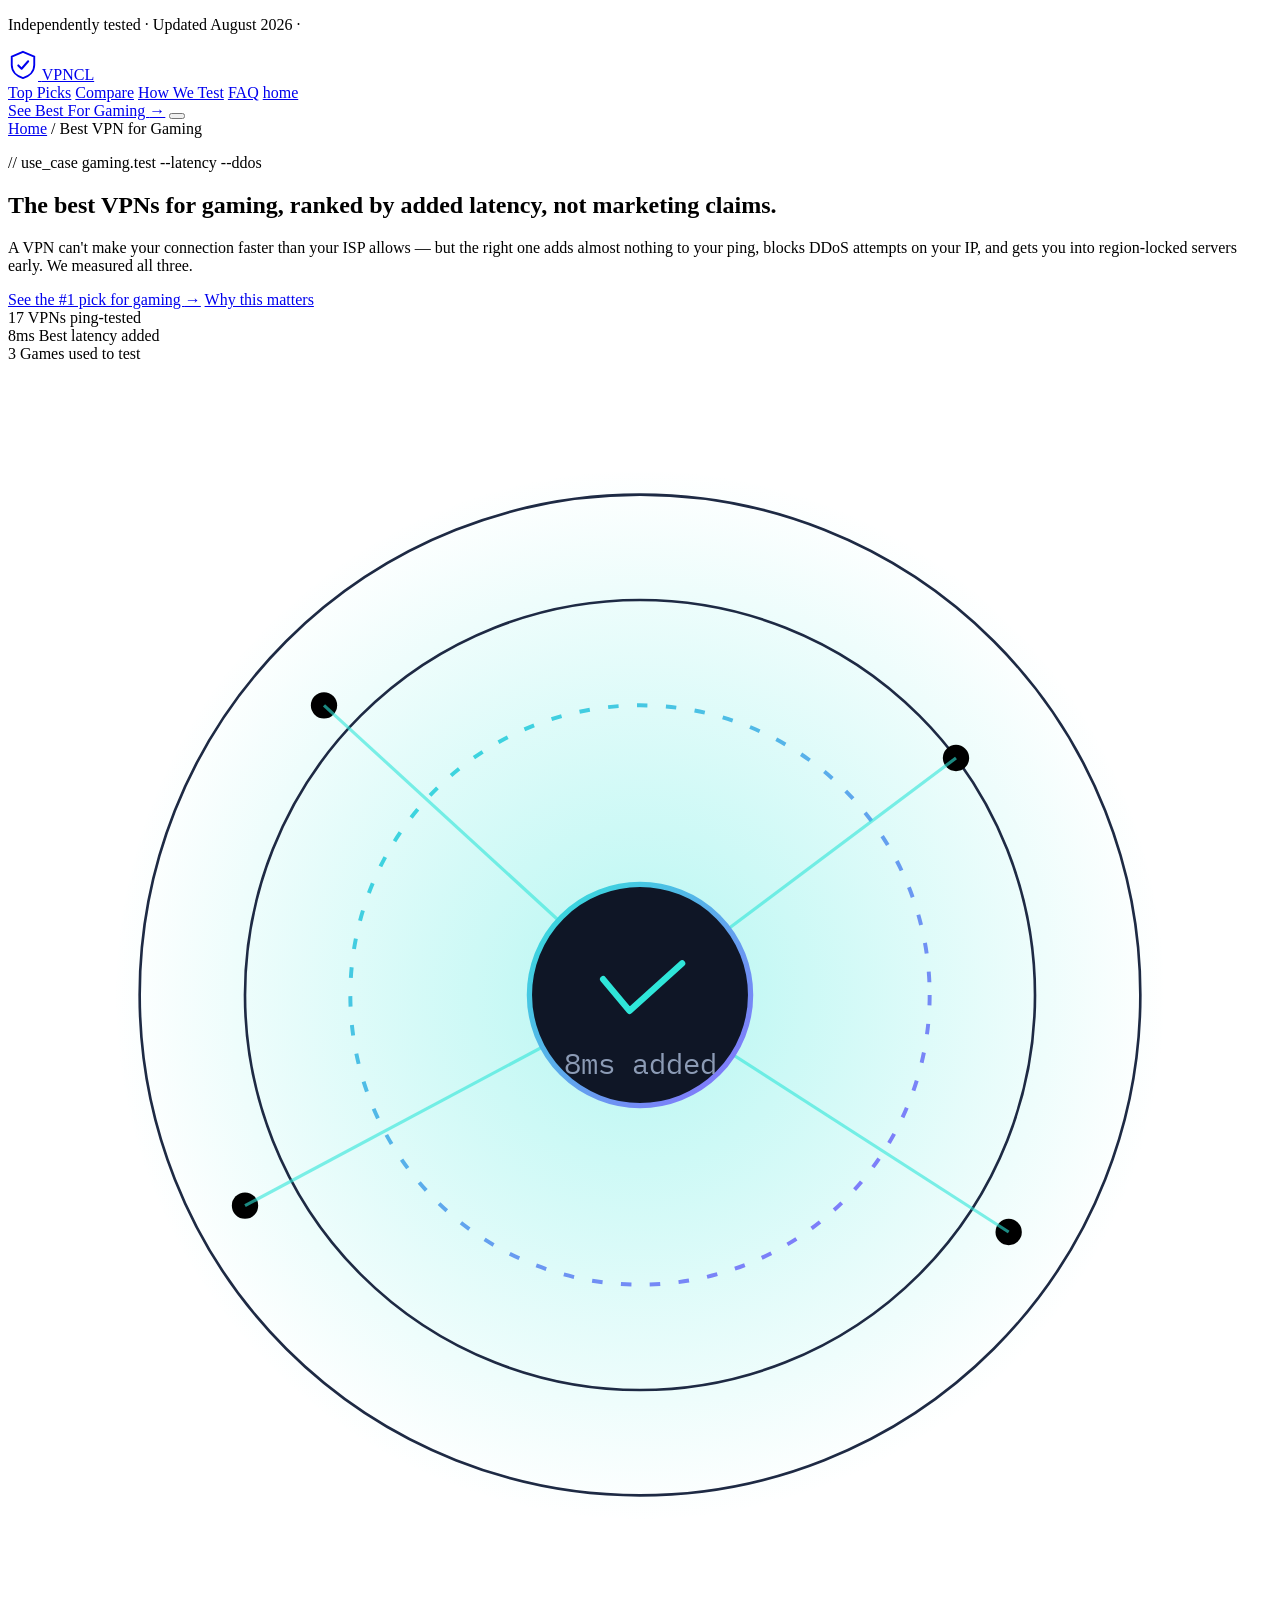
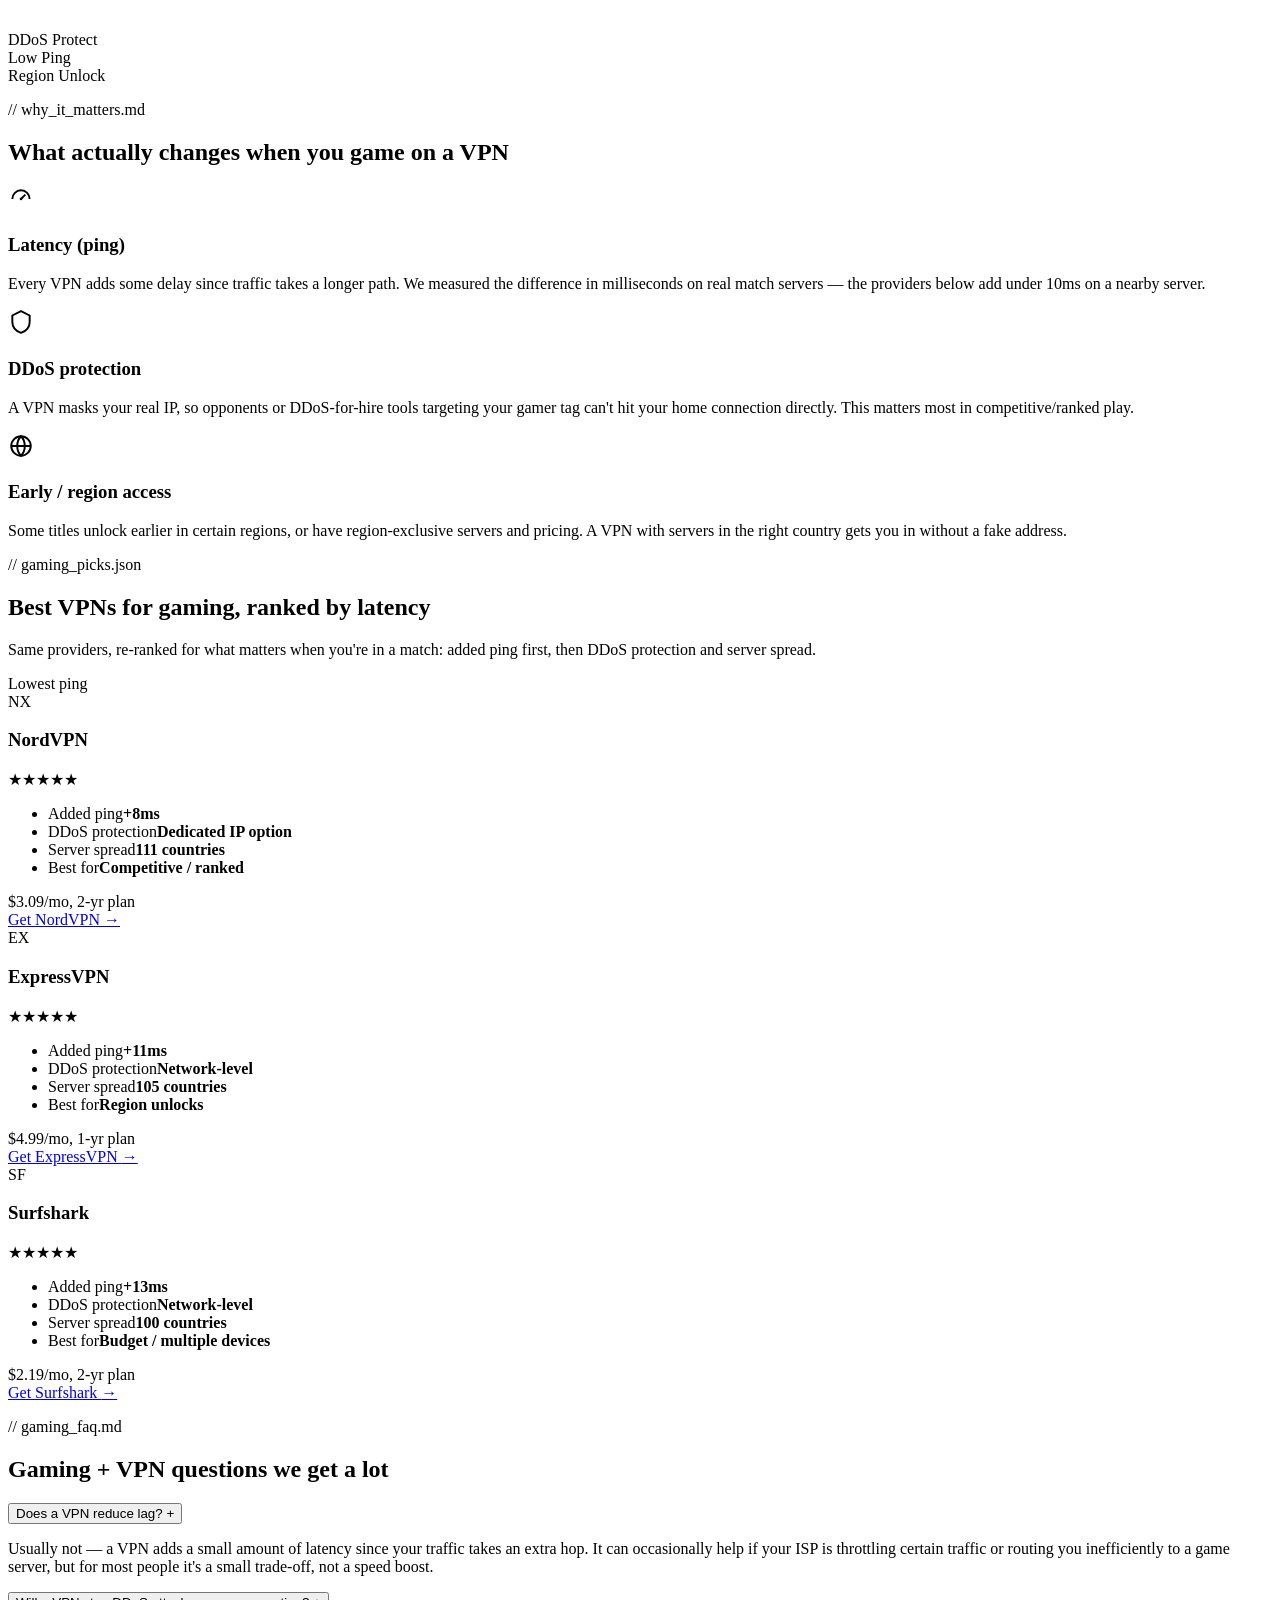
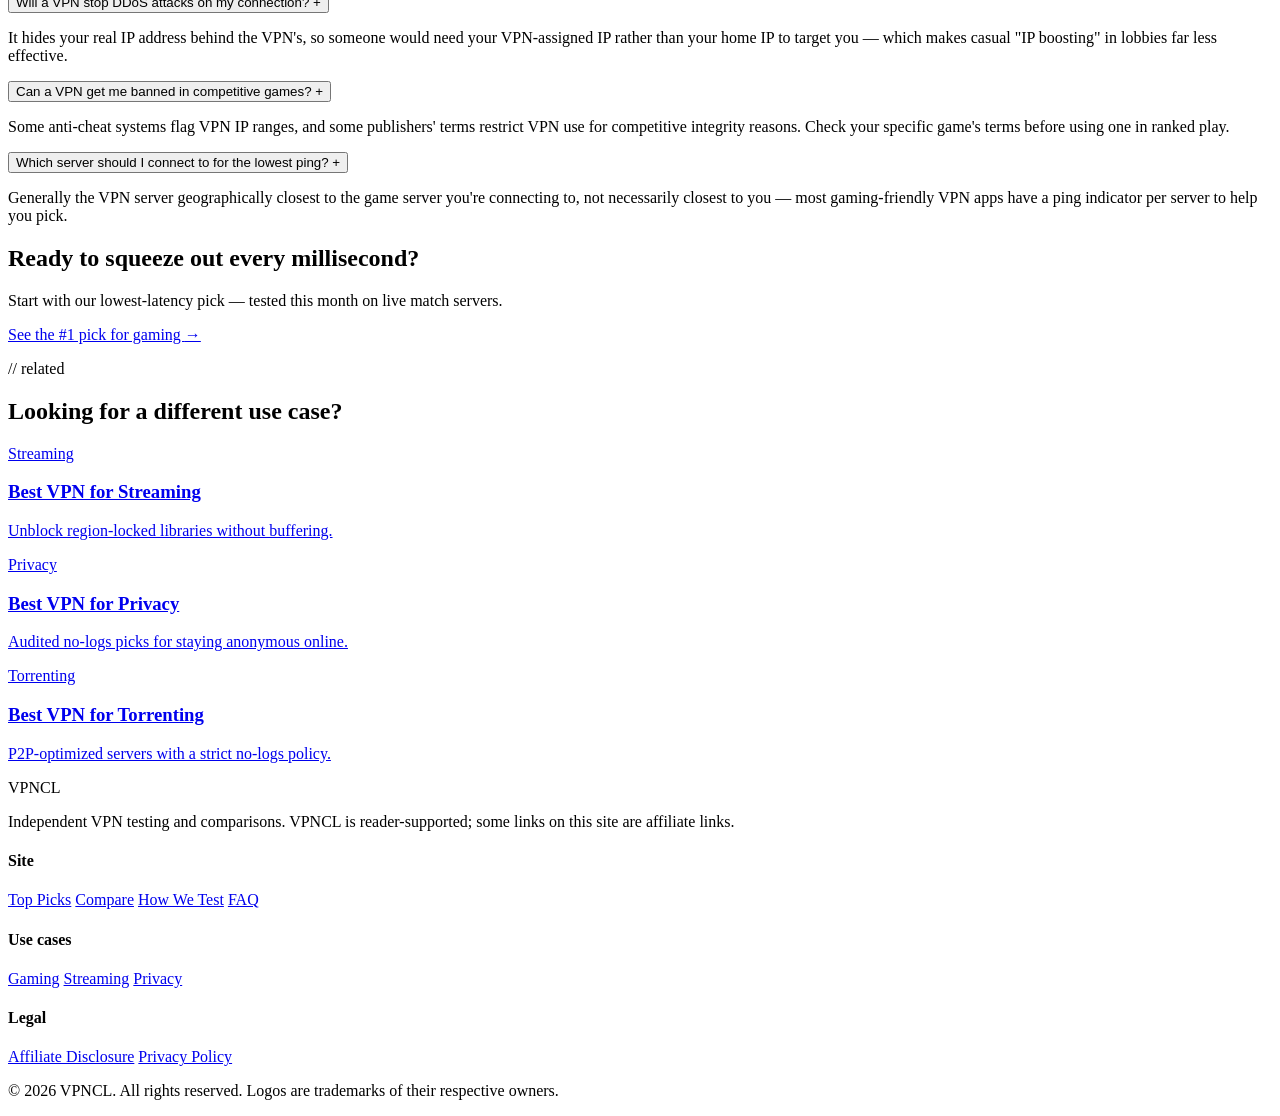
==== best-vpn-for-gaming.html @ 10e2b854 "Add files via upload" ====
<!DOCTYPE html>
<html lang="en">
<head>
<meta charset="UTF-8">
<meta name="viewport" content="width=device-width, initial-scale=1.0">
<title>Best VPN for Gaming 2026 — Lower Ping, No DDoS, No Lag | VPNCL</title>
<meta name="description" content="We tested VPNs for gaming specifically: latency added, DDoS protection, and whether they actually help with lag or region-locked servers. Here's what won.">
<link rel="preconnect" href="https://fonts.googleapis.com">
<link href="https://fonts.googleapis.com/css2?family=Space+Grotesk:wght@500;600;700&family=IBM+Plex+Mono:wght@400;500;600&family=Inter:wght@400;500;600;700&display=swap" rel="stylesheet">
<link rel="stylesheet" href="css/style.css">
</head>
<body>

<div class="topbar">
  <p><span class="dot" aria-hidden="true"></span> Independently tested · Updated August 2026 ·</p>
</div>

<header class="site-header" id="siteHeader">
  <div class="wrap header-inner">
    <a href="index.html" class="logo" aria-label="VPNCL home">
      <span class="logo-mark" aria-hidden="true">
        <svg viewBox="0 0 32 32" width="30" height="30"><path d="M16 2 L28 7 V16 C28 23 22.5 28 16 30 C9.5 28 4 23 4 16 V7 Z" fill="none" stroke="currentColor" stroke-width="2"/><path d="M11 16.5 L14.5 20 L21.5 12" fill="none" stroke="currentColor" stroke-width="2.2" stroke-linecap="round" stroke-linejoin="round"/></svg>
      </span>
      <span class="logo-text">VPNCL<span class="logo-ping" aria-hidden="true"></span></span>
    </a>

    <nav class="main-nav" id="mainNav">
      <a href="index.html#picks">Top Picks</a>
      <a href="index.html#compare">Compare</a>
      <a href="index.html#how-we-test">How We Test</a>
      <a href="index.html#faq">FAQ</a>
      <a href="index.html#home">home</a>

    </nav>

    <div class="header-actions">
      <a href="#picks" class="btn btn-primary btn-sm">See Best For Gaming <span class="arrow">→</span></a>
      <button class="nav-toggle" id="navToggle" aria-label="Toggle menu" aria-expanded="false">
        <span></span><span></span><span></span>
      </button>
    </div>
  </div>
</header>

<main id="top">

  <!-- ============ BREADCRUMB ============ -->
  <div class="wrap">
    <nav class="breadcrumb mono" aria-label="Breadcrumb">
      <a href="index.html">Home</a> <span>/</span> <span aria-current="page">Best VPN for Gaming</span>
    </nav>
  </div>

  <!-- ============ HERO ============ -->
  <section class="hero hero--page">
    <div class="wrap hero-inner">
      <div class="hero-copy">
        <p class="eyebrow"><span class="eyebrow-tag">// use_case</span> gaming.test --latency --ddos</p>
        <h1>The best VPNs for gaming, <span class="grad-text">ranked by added latency</span>, not marketing claims.</h1>
        <p class="hero-sub">A VPN can't make your connection faster than your ISP allows — but the right one adds almost nothing to your ping, blocks DDoS attempts on your IP, and gets you into region-locked servers early. We measured all three.</p>

        <div class="hero-cta-row">
          <a href="#picks" class="btn btn-primary">See the #1 pick for gaming <span class="arrow">→</span></a>
          <a href="#why-it-matters" class="btn btn-ghost">Why this matters</a>
        </div>

        <div class="hero-stats">
          <div class="stat">
            <span class="stat-num" data-count="17">0</span>
            <span class="stat-label">VPNs ping-tested</span>
          </div>
          <div class="stat">
            <span class="stat-num" data-count="8" data-suffix="ms">0</span>
            <span class="stat-label">Best latency added</span>
          </div>
          <div class="stat">
            <span class="stat-num" data-count="3">0</span>
            <span class="stat-label">Games used to test</span>
          </div>
        </div>
      </div>

      <div class="hero-visual" aria-hidden="true">
        <svg class="tunnel-svg" viewBox="0 0 480 480">
          <defs>
            <radialGradient id="glow2" cx="50%" cy="50%" r="50%">
              <stop offset="0%" stop-color="#2FE6D9" stop-opacity="0.35"/>
              <stop offset="100%" stop-color="#2FE6D9" stop-opacity="0"/>
            </radialGradient>
            <linearGradient id="ringGrad2" x1="0" y1="0" x2="1" y2="1">
              <stop offset="0%" stop-color="#2FE6D9"/>
              <stop offset="100%" stop-color="#8B6CFF"/>
            </linearGradient>
          </defs>
          <circle cx="240" cy="240" r="200" fill="url(#glow2)"/>
          <circle class="ring ring-1" cx="240" cy="240" r="190" fill="none" stroke="#1E2A44" stroke-width="1"/>
          <circle class="ring ring-2" cx="240" cy="240" r="150" fill="none" stroke="#1E2A44" stroke-width="1"/>
          <circle class="ring ring-3" cx="240" cy="240" r="110" fill="none" stroke="url(#ringGrad2)" stroke-width="1.5" stroke-dasharray="4 7"/>
          <g class="nodes">
            <circle class="node" cx="120" cy="130" r="5"/>
            <circle class="node" cx="360" cy="150" r="5"/>
            <circle class="node" cx="90" cy="320" r="5"/>
            <circle class="node" cx="380" cy="330" r="5"/>
          </g>
          <g class="links" stroke="#2FE6D9" stroke-width="1.2" fill="none" opacity="0.6">
            <path class="link" d="M120 130 L240 240"/>
            <path class="link" d="M360 150 L240 240"/>
            <path class="link" d="M90 320 L240 240"/>
            <path class="link" d="M380 330 L240 240"/>
          </g>
          <g transform="translate(240,240)">
            <circle r="42" fill="#0F1626" stroke="url(#ringGrad2)" stroke-width="2"/>
            <path d="M-14 -6 L-4 6 L16 -12" fill="none" stroke="#2FE6D9" stroke-width="2.4" stroke-linecap="round" stroke-linejoin="round"/>
            <text x="0" y="30" text-anchor="middle" fill="#8C9BB5" font-family="IBM Plex Mono" font-size="11">8ms added</text>
          </g>
        </svg>
        <div class="badge-float badge-float-1"><span class="mono">DDoS Protect</span></div>
        <div class="badge-float badge-float-2"><span class="mono">Low Ping</span></div>
        <div class="badge-float badge-float-3"><span class="mono">Region Unlock</span></div>
      </div>
    </div>
  </section>

  <!-- ============ WHY IT MATTERS ============ -->
  <section class="section" id="why-it-matters">
    <div class="wrap">
      <div class="section-head">
        <p class="eyebrow">// why_it_matters.md</p>
        <h2>What actually changes when you game on a VPN</h2>
      </div>

      <div class="reason-grid">
        <div class="reason-card">
          <div class="reason-icon" aria-hidden="true">
            <svg viewBox="0 0 24 24" width="26" height="26" fill="none" stroke="currentColor" stroke-width="1.8"><path d="M4 12a8 8 0 0116 0"/><path d="M12 12l4-4"/><circle cx="12" cy="12" r="1.2" fill="currentColor" stroke="none"/></svg>
          </div>
          <h3>Latency (ping)</h3>
          <p>Every VPN adds some delay since traffic takes a longer path. We measured the difference in milliseconds on real match servers — the providers below add under 10ms on a nearby server.</p>
        </div>
        <div class="reason-card">
          <div class="reason-icon" aria-hidden="true">
            <svg viewBox="0 0 24 24" width="26" height="26" fill="none" stroke="currentColor" stroke-width="1.8"><path d="M12 2l8 4v6c0 5-3.5 8.5-8 10-4.5-1.5-8-5-8-10V6z"/></svg>
          </div>
          <h3>DDoS protection</h3>
          <p>A VPN masks your real IP, so opponents or DDoS-for-hire tools targeting your gamer tag can't hit your home connection directly. This matters most in competitive/ranked play.</p>
        </div>
        <div class="reason-card">
          <div class="reason-icon" aria-hidden="true">
            <svg viewBox="0 0 24 24" width="26" height="26" fill="none" stroke="currentColor" stroke-width="1.8"><circle cx="12" cy="12" r="9"/><path d="M3 12h18M12 3c2.5 2.5 3.5 5.5 3.5 9s-1 6.5-3.5 9c-2.5-2.5-3.5-5.5-3.5-9s1-6.5 3.5-9z"/></svg>
          </div>
          <h3>Early / region access</h3>
          <p>Some titles unlock earlier in certain regions, or have region-exclusive servers and pricing. A VPN with servers in the right country gets you in without a fake address.</p>
        </div>
      </div>
    </div>
  </section>

  <!-- ============ TOP PICKS FOR GAMING ============ -->
  <section class="section section--alt" id="picks">
    <div class="wrap">
      <div class="section-head">
        <p class="eyebrow">// gaming_picks.json</p>
        <h2>Best VPNs for gaming, ranked by latency</h2>
        <p class="section-sub">Same providers, re-ranked for what matters when you're in a match: added ping first, then DDoS protection and server spread.</p>
      </div>

      <div class="picks-grid">

        <article class="pick-card pick-card--featured">
          <div class="pick-ribbon">Lowest ping</div>
          <div class="pick-top">
            <div class="pick-logo pick-logo--1" aria-hidden="true">NX</div>
            <div>
              <h3>NordVPN</h3>
              <div class="stars" aria-label="4.9 out of 5">★★★★★</div>
            </div>
          </div>
          <ul class="pick-specs mono">
            <li><span>Added ping</span><strong>+8ms</strong></li>
            <li><span>DDoS protection</span><strong>Dedicated IP option</strong></li>
            <li><span>Server spread</span><strong>111 countries</strong></li>
            <li><span>Best for</span><strong>Competitive / ranked</strong></li>
          </ul>
          <div class="pick-foot">
            <div class="price"><span class="price-amount">$3.09</span><span class="price-term">/mo, 2-yr plan</span></div>
            <a href="#" class="btn btn-primary btn-block">Get NordVPN <span class="arrow">→</span></a>
          </div>
        </article>

        <article class="pick-card">
          <div class="pick-top">
            <div class="pick-logo pick-logo--3" aria-hidden="true">EX</div>
            <div>
              <h3>ExpressVPN</h3>
              <div class="stars" aria-label="4.6 out of 5">★★★★★</div>
            </div>
          </div>
          <ul class="pick-specs mono">
            <li><span>Added ping</span><strong>+11ms</strong></li>
            <li><span>DDoS protection</span><strong>Network-level</strong></li>
            <li><span>Server spread</span><strong>105 countries</strong></li>
            <li><span>Best for</span><strong>Region unlocks</strong></li>
          </ul>
          <div class="pick-foot">
            <div class="price"><span class="price-amount">$4.99</span><span class="price-term">/mo, 1-yr plan</span></div>
            <a href="#" class="btn btn-outline btn-block">Get ExpressVPN <span class="arrow">→</span></a>
          </div>
        </article>

        <article class="pick-card">
          <div class="pick-top">
            <div class="pick-logo pick-logo--2" aria-hidden="true">SF</div>
            <div>
              <h3>Surfshark</h3>
              <div class="stars" aria-label="4.5 out of 5">★★★★★</div>
            </div>
          </div>
          <ul class="pick-specs mono">
            <li><span>Added ping</span><strong>+13ms</strong></li>
            <li><span>DDoS protection</span><strong>Network-level</strong></li>
            <li><span>Server spread</span><strong>100 countries</strong></li>
            <li><span>Best for</span><strong>Budget / multiple devices</strong></li>
          </ul>
          <div class="pick-foot">
            <div class="price"><span class="price-amount">$2.19</span><span class="price-term">/mo, 2-yr plan</span></div>
            <a href="#" class="btn btn-outline btn-block">Get Surfshark <span class="arrow">→</span></a>
          </div>
        </article>

      </div>
    </div>
  </section>

  <!-- ============ FAQ ============ -->
  <section class="section" id="faq">
    <div class="wrap wrap--narrow">
      <div class="section-head">
        <p class="eyebrow">// gaming_faq.md</p>
        <h2>Gaming + VPN questions we get a lot</h2>
      </div>

      <div class="accordion" id="accordion">
        <div class="accordion-item is-open">
          <button class="accordion-trigger" aria-expanded="true">
            <span>Does a VPN reduce lag?</span>
            <span class="accordion-icon">+</span>
          </button>
          <div class="accordion-panel">
            <p>Usually not — a VPN adds a small amount of latency since your traffic takes an extra hop. It can occasionally help if your ISP is throttling certain traffic or routing you inefficiently to a game server, but for most people it's a small trade-off, not a speed boost.</p>
          </div>
        </div>

        <div class="accordion-item">
          <button class="accordion-trigger" aria-expanded="false">
            <span>Will a VPN stop DDoS attacks on my connection?</span>
            <span class="accordion-icon">+</span>
          </button>
          <div class="accordion-panel">
            <p>It hides your real IP address behind the VPN's, so someone would need your VPN-assigned IP rather than your home IP to target you — which makes casual "IP boosting" in lobbies far less effective.</p>
          </div>
        </div>

        <div class="accordion-item">
          <button class="accordion-trigger" aria-expanded="false">
            <span>Can a VPN get me banned in competitive games?</span>
            <span class="accordion-icon">+</span>
          </button>
          <div class="accordion-panel">
            <p>Some anti-cheat systems flag VPN IP ranges, and some publishers' terms restrict VPN use for competitive integrity reasons. Check your specific game's terms before using one in ranked play.</p>
          </div>
        </div>

        <div class="accordion-item">
          <button class="accordion-trigger" aria-expanded="false">
            <span>Which server should I connect to for the lowest ping?</span>
            <span class="accordion-icon">+</span>
          </button>
          <div class="accordion-panel">
            <p>Generally the VPN server geographically closest to the game server you're connecting to, not necessarily closest to you — most gaming-friendly VPN apps have a ping indicator per server to help you pick.</p>
          </div>
        </div>
      </div>
    </div>
  </section>

  <!-- ============ CTA BANNER ============ -->
  <section class="cta-banner">
    <div class="wrap cta-inner">
      <h2>Ready to squeeze out every millisecond?</h2>
      <p>Start with our lowest-latency pick — tested this month on live match servers.</p>
      <a href="#picks" class="btn btn-primary btn-lg">See the #1 pick for gaming <span class="arrow">→</span></a>
    </div>
  </section>

  <!-- ============ RELATED USE CASES ============ -->
  <section class="section section--alt">
    <div class="wrap">
      <div class="section-head">
        <p class="eyebrow">// related</p>
        <h2>Looking for a different use case?</h2>
      </div>
      <div class="related-grid">
        <a class="related-card" href="best-vpn-for-streaming.html">
          <span class="mono related-tag">Streaming</span>
          <h3>Best VPN for Streaming</h3>
          <p>Unblock region-locked libraries without buffering.</p>
        </a>
        <a class="related-card" href="best-vpn-for-privacy.html">
          <span class="mono related-tag">Privacy</span>
          <h3>Best VPN for Privacy</h3>
          <p>Audited no-logs picks for staying anonymous online.</p>
        </a>
        <a class="related-card" href="best-vpn-for-torrenting.html">
          <span class="mono related-tag">Torrenting</span>
          <h3>Best VPN for Torrenting</h3>
          <p>P2P-optimized servers with a strict no-logs policy.</p>
        </a>
      </div>
    </div>
  </section>

</main>

<footer class="site-footer">
  <div class="wrap footer-inner">
    <div class="footer-brand">
      <span class="logo-text">VPNCL</span>
      <p>Independent VPN testing and comparisons. VPNCL is reader-supported; some links on this site are affiliate links.</p>
    </div>
    <div class="footer-cols">
      <div class="footer-col">
        <h4>Site</h4>
        <a href="index.html#picks">Top Picks</a>
        <a href="index.html#compare">Compare</a>
        <a href="index.html#how-we-test">How We Test</a>
        <a href="index.html#faq">FAQ</a>
      </div>
      <div class="footer-col">
        <h4>Use cases</h4>
        <a href="best-vpn-for-gaming.html">Gaming</a>
        <a href="best-vpn-for-streaming.html">Streaming</a>
        <a href="best-vpn-for-privacy.html">Privacy</a>
      </div>
      <div class="footer-col">
        <h4>Legal</h4>
        <a href="#">Affiliate Disclosure</a>
        <a href="#">Privacy Policy</a>
      </div>
    </div>
  </div>
  <div class="wrap footer-bottom">
    <p>© <span id="year"></span> VPNCL. All rights reserved. Logos are trademarks of their respective owners.</p>
  </div>
</footer>

<script src="main.js"></script>
</body>
</html>
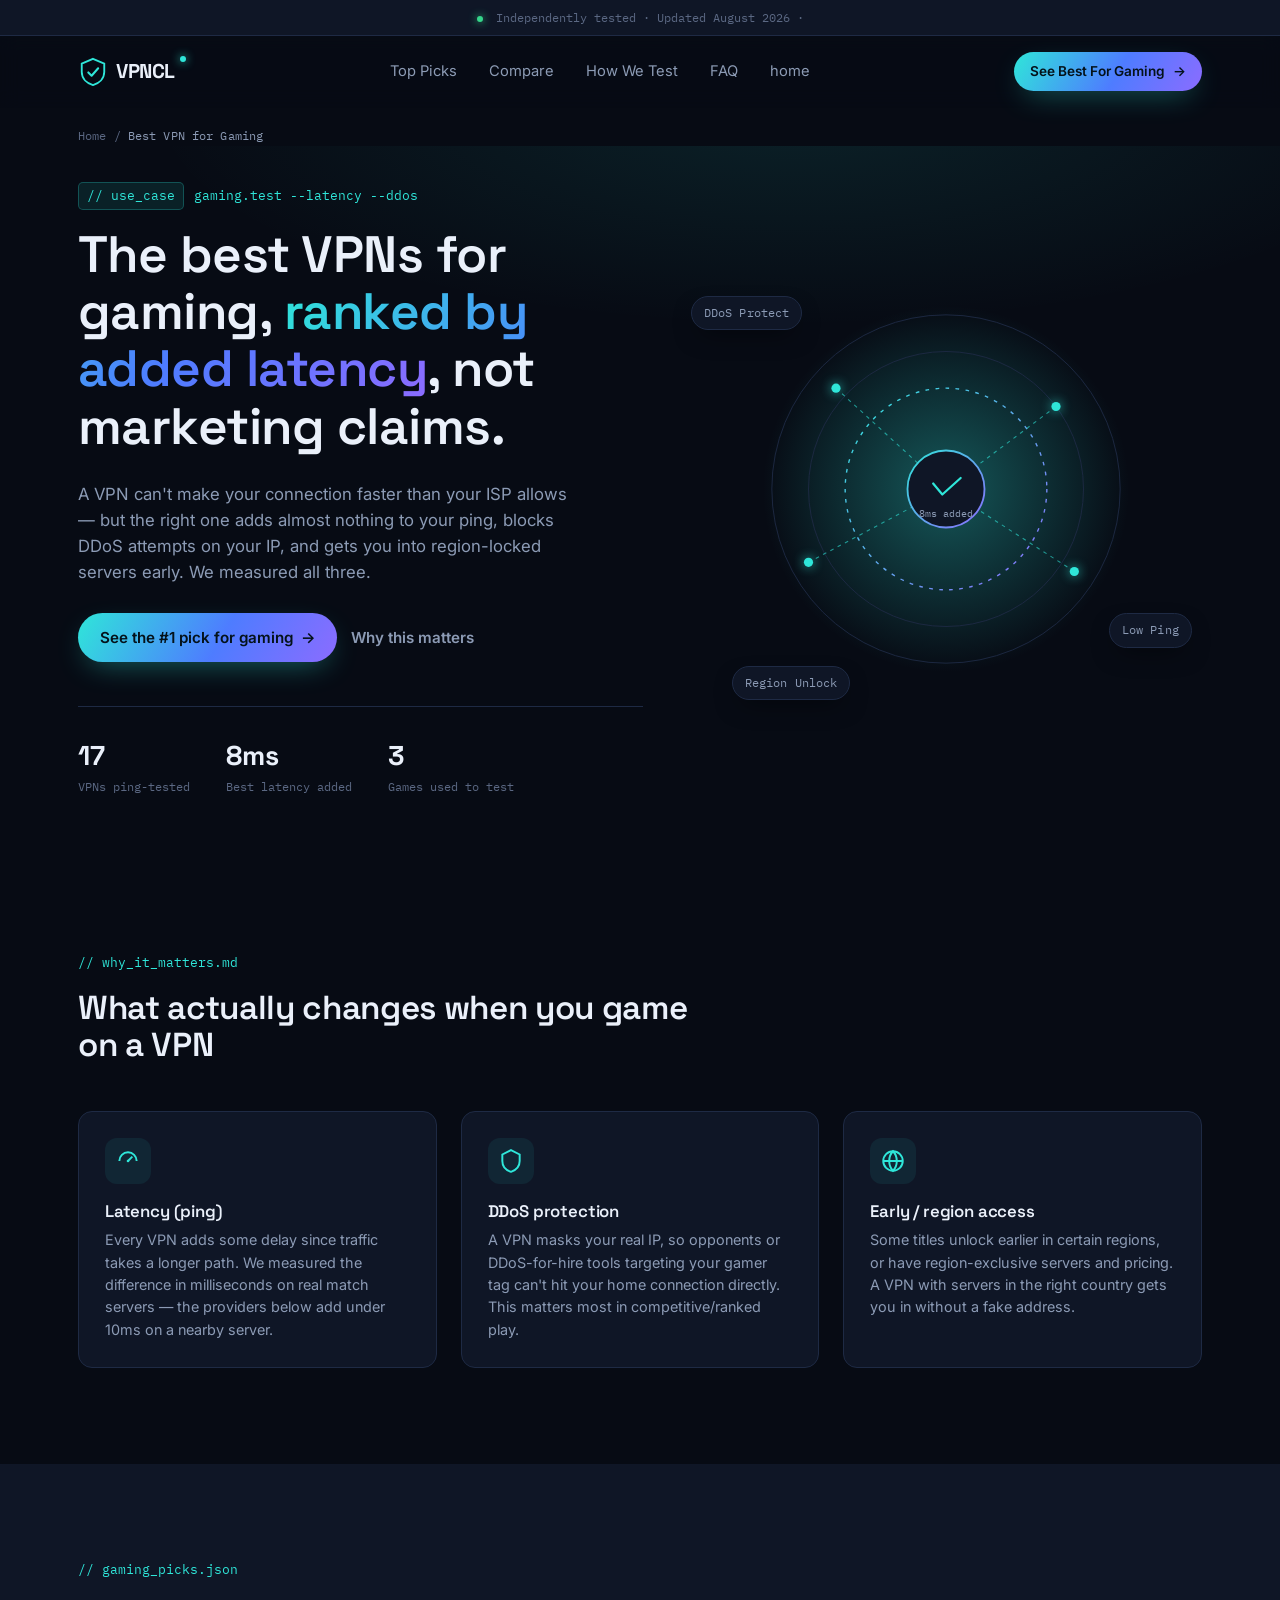
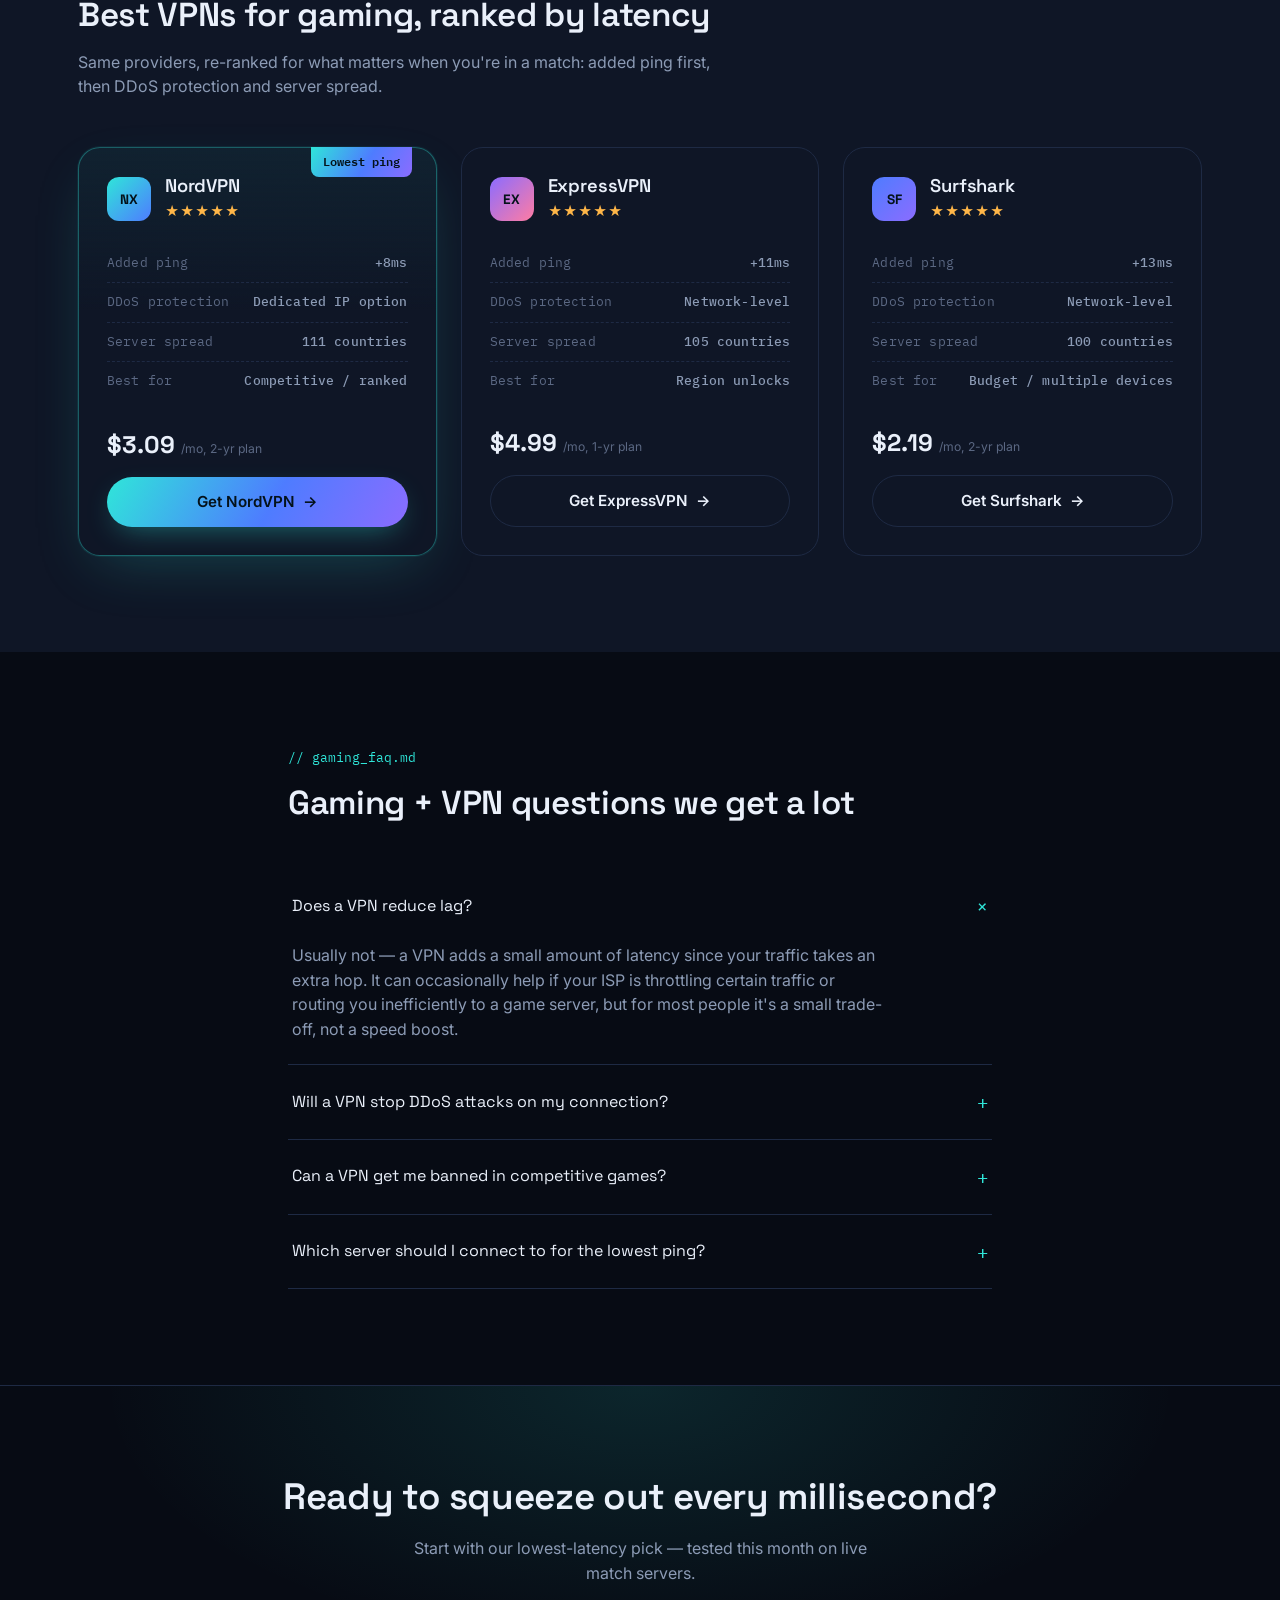
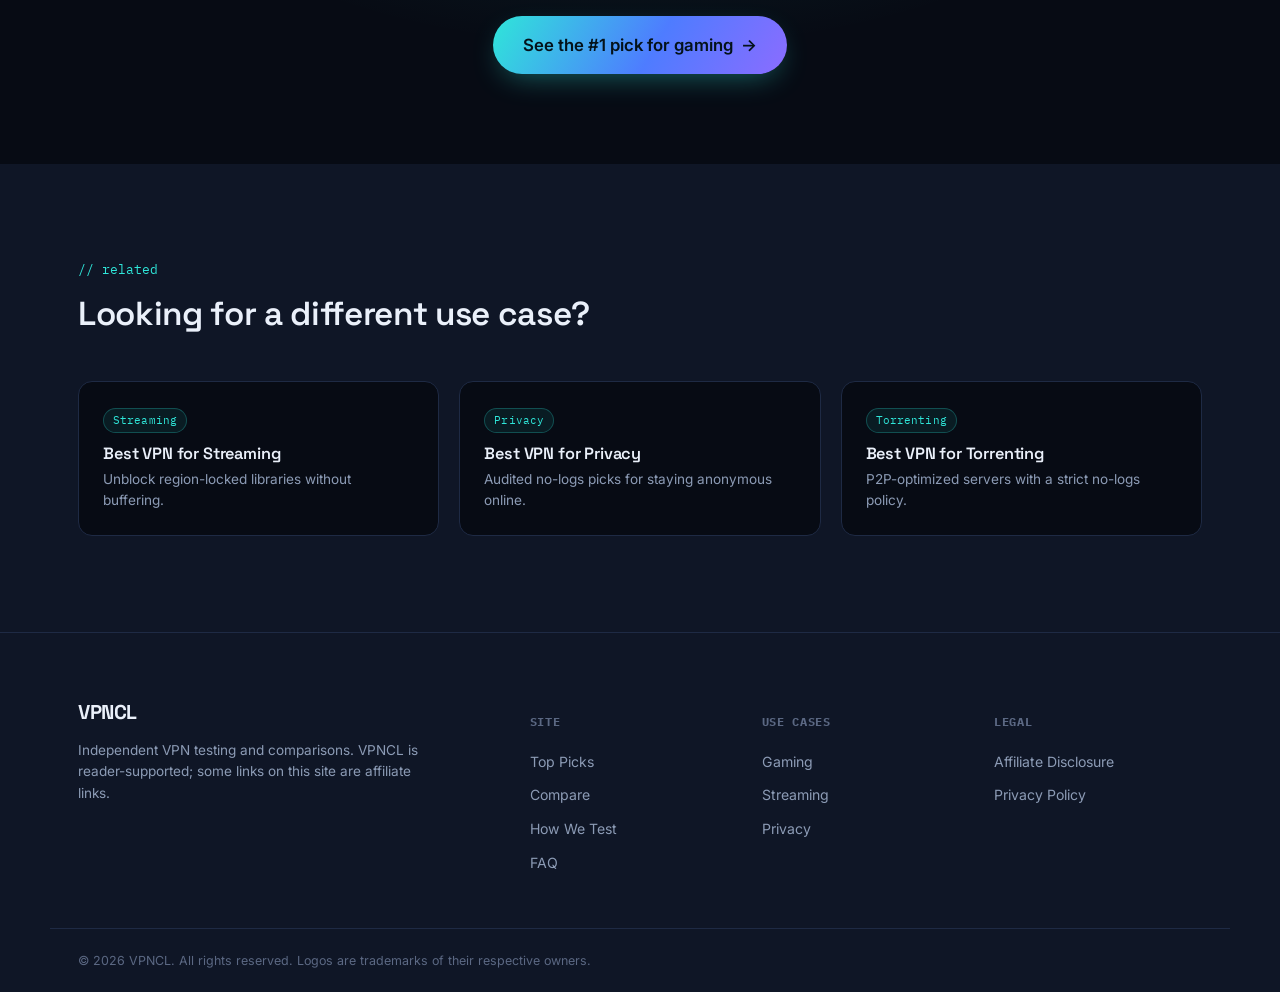
==== commit 4e533113: "Update best-vpn-for-gaming.html" ====
--- a/best-vpn-for-gaming.html
+++ b/best-vpn-for-gaming.html
@@ -8,6 +8,7 @@
 <link rel="preconnect" href="https://fonts.googleapis.com">
 <link href="https://fonts.googleapis.com/css2?family=Space+Grotesk:wght@500;600;700&family=IBM+Plex+Mono:wght@400;500;600&family=Inter:wght@400;500;600;700&display=swap" rel="stylesheet">
 <link rel="stylesheet" href="css/style.css">
+<link rel="icon" type="image/svg+xml" href="logo.svg">
 </head>
 <body>
 
@@ -355,4 +356,4 @@
 
 <script src="main.js"></script>
 </body>
-</html>+</html>
--- a/css/style.css
+++ b/css/style.css
@@ -0,0 +1,683 @@
+/* ==========================================================================
+   VPNCL — design tokens
+   ========================================================================== */
+:root{
+  --bg:            #070B14;
+  --surface:       #0F1626;
+  --surface-2:     #131C30;
+  --border:        #1E2A44;
+  --text:          #EAF0FA;
+  --text-dim:      #8C9BB5;
+  --text-faint:    #5B6883;
+
+  --cyan:          #2FE6D9;
+  --blue:          #4E7CFF;
+  --violet:        #8B6CFF;
+  --green:         #35D68A;
+  --amber:         #FFB648;
+
+  --grad: linear-gradient(120deg, var(--cyan), var(--blue) 55%, var(--violet));
+
+  --font-display: 'Space Grotesk', system-ui, sans-serif;
+  --font-body:    'Inter', system-ui, sans-serif;
+  --font-mono:    'IBM Plex Mono', ui-monospace, monospace;
+
+  --radius-s:  8px;
+  --radius-m:  14px;
+  --radius-l:  22px;
+
+  --shadow-glow: 0 0 0 1px rgba(47,230,217,0.08), 0 20px 60px -20px rgba(47,230,217,0.25);
+  --ease: cubic-bezier(.22,.9,.3,1);
+}
+
+*,*::before,*::after{ box-sizing:border-box; }
+html{ scroll-behavior:smooth; }
+@media (prefers-reduced-motion: reduce){
+  html{ scroll-behavior:auto; }
+  *,*::before,*::after{ animation-duration:0.001ms !important; animation-iteration-count:1 !important; transition-duration:0.001ms !important; }
+}
+
+body{
+  margin:0;
+  background:var(--bg);
+  color:var(--text);
+  font-family:var(--font-body);
+  line-height:1.55;
+  -webkit-font-smoothing:antialiased;
+}
+
+h1,h2,h3{
+  font-family:var(--font-display);
+  font-weight:600;
+  line-height:1.12;
+  margin:0 0 0.5em;
+  letter-spacing:-0.01em;
+}
+p{ margin:0 0 1em; color:var(--text-dim); }
+a{ color:inherit; text-decoration:none; }
+ul,ol{ margin:0; padding:0; list-style:none; }
+button{ font:inherit; color:inherit; background:none; border:0; cursor:pointer; }
+svg{ display:block; }
+
+.mono{ font-family:var(--font-mono); letter-spacing:0.01em; }
+
+.wrap{
+  max-width:1180px;
+  margin:0 auto;
+  padding:0 28px;
+}
+.wrap--narrow{ max-width:760px; }
+
+.grad-text{
+  background:var(--grad);
+  -webkit-background-clip:text;
+  background-clip:text;
+  color:transparent;
+}
+
+/* Focus visibility */
+a:focus-visible, button:focus-visible{
+  outline:2px solid var(--cyan);
+  outline-offset:3px;
+  border-radius:4px;
+}
+
+/* ==========================================================================
+   Buttons
+   ========================================================================== */
+.btn{
+  display:inline-flex;
+  align-items:center;
+  gap:8px;
+  padding:13px 22px;
+  border-radius:999px;
+  font-weight:600;
+  font-size:0.95rem;
+  font-family:var(--font-body);
+  transition:transform 0.2s var(--ease), box-shadow 0.2s var(--ease), background 0.2s var(--ease), border-color .2s var(--ease);
+  white-space:nowrap;
+}
+.btn .arrow{ transition:transform .2s var(--ease); }
+.btn:hover .arrow{ transform:translateX(3px); }
+
+.btn-primary{
+  background:var(--grad);
+  color:#04121A;
+  box-shadow:0 10px 30px -10px rgba(47,230,217,0.45);
+}
+.btn-primary:hover{ transform:translateY(-2px); box-shadow:0 16px 34px -12px rgba(47,230,217,0.55); }
+
+.btn-outline{
+  background:transparent;
+  border:1px solid var(--border);
+  color:var(--text);
+}
+.btn-outline:hover{ border-color:var(--cyan); color:var(--cyan); }
+
+.btn-ghost{
+  background:transparent;
+  color:var(--text-dim);
+  padding:13px 8px;
+}
+.btn-ghost:hover{ color:var(--text); }
+
+.btn-sm{ padding:9px 16px; font-size:0.85rem; }
+.btn-lg{ padding:16px 30px; font-size:1.05rem; }
+.btn-block{ width:100%; justify-content:center; }
+
+/* ==========================================================================
+   Topbar + Header
+   ========================================================================== */
+.topbar{
+  background:var(--surface);
+  border-bottom:1px solid var(--border);
+  text-align:center;
+  padding:8px 20px;
+}
+.topbar p{
+  margin:0;
+  font-size:0.78rem;
+  color:var(--text-faint);
+  font-family:var(--font-mono);
+}
+.dot{
+  display:inline-block;
+  width:6px; height:6px;
+  border-radius:50%;
+  background:var(--green);
+  margin-right:6px;
+  box-shadow:0 0 8px var(--green);
+}
+
+.site-header{
+  position:sticky; top:0; z-index:50;
+  background:rgba(7,11,20,0.75);
+  backdrop-filter:blur(10px);
+  border-bottom:1px solid transparent;
+  transition:border-color .25s var(--ease), background .25s var(--ease);
+}
+.site-header.is-scrolled{
+  border-bottom-color:var(--border);
+  background:rgba(7,11,20,0.92);
+}
+.header-inner{
+  display:flex;
+  align-items:center;
+  justify-content:space-between;
+  padding-top:16px; padding-bottom:16px;
+}
+.logo{ display:flex; align-items:center; gap:8px; }
+.logo-mark{ color:var(--cyan); display:flex; }
+.logo-text{
+  font-family:var(--font-display);
+  font-weight:700;
+  font-size:1.25rem;
+  letter-spacing:-0.02em;
+  position:relative;
+}
+.logo-ping{
+  display:inline-block;
+  width:6px; height:6px;
+  border-radius:50%;
+  background:var(--cyan);
+  margin-left:5px;
+  vertical-align:top;
+  box-shadow:0 0 10px var(--cyan);
+  animation:ping 2.4s ease-in-out infinite;
+}
+@keyframes ping{ 0%,100%{opacity:1;} 50%{opacity:.3;} }
+
+.main-nav{ display:flex; gap:32px; }
+.main-nav a{
+  font-size:0.92rem;
+  color:var(--text-dim);
+  transition:color .2s var(--ease);
+}
+.main-nav a:hover{ color:var(--text); }
+
+.header-actions{ display:flex; align-items:center; gap:14px; }
+.nav-toggle{
+  display:none;
+  flex-direction:column;
+  gap:5px;
+  padding:6px;
+}
+.nav-toggle span{
+  width:20px; height:2px; background:var(--text);
+  transition:transform .25s var(--ease), opacity .25s var(--ease);
+}
+
+/* ==========================================================================
+   Hero
+   ========================================================================== */
+.hero{
+  position:relative;
+  padding:76px 0 60px;
+  overflow:hidden;
+}
+.hero::before{
+  content:"";
+  position:absolute; inset:-20% -10% auto -10%;
+  height:520px;
+  background:radial-gradient(60% 60% at 60% 20%, rgba(47,230,217,0.10), transparent 70%);
+  pointer-events:none;
+}
+.hero-inner{
+  position:relative;
+  display:grid;
+  grid-template-columns:1.05fr 0.95fr;
+  gap:48px;
+  align-items:center;
+}
+.eyebrow{
+  font-family:var(--font-mono);
+  font-size:0.8rem;
+  color:var(--cyan);
+  margin-bottom:16px;
+  display:flex; align-items:center; gap:10px;
+}
+.eyebrow-tag{
+  background:rgba(47,230,217,0.1);
+  border:1px solid rgba(47,230,217,0.25);
+  padding:3px 8px;
+  border-radius:5px;
+  color:var(--cyan);
+}
+.hero h1{
+  font-size:clamp(2.1rem, 4vw, 3.3rem);
+  color:var(--text);
+  max-width:15ch;
+}
+.hero-sub{
+  font-size:1.05rem;
+  max-width:46ch;
+  color:var(--text-dim);
+}
+.hero-cta-row{
+  display:flex; align-items:center; gap:6px; flex-wrap:wrap;
+  margin:28px 0 44px;
+}
+.hero-stats{
+  display:flex; gap:36px;
+  padding-top:28px;
+  border-top:1px solid var(--border);
+}
+.stat{ display:flex; flex-direction:column; }
+.stat-num{
+  font-family:var(--font-display);
+  font-size:1.7rem;
+  font-weight:700;
+  color:var(--text);
+}
+.stat-label{
+  font-size:0.78rem;
+  color:var(--text-faint);
+  font-family:var(--font-mono);
+}
+
+/* hero visual */
+.hero-visual{ position:relative; display:flex; justify-content:center; }
+.tunnel-svg{ width:100%; max-width:440px; }
+.ring-1{ animation:spin 60s linear infinite; }
+.ring-2{ animation:spin 40s linear infinite reverse; }
+.ring-3{ animation:spin 26s linear infinite; }
+@keyframes spin{ to{ transform:rotate(360deg); } }
+.radar-sweep{ animation:sweep 5s linear infinite; transform-box:fill-box; }
+@keyframes sweep{ to{ transform:rotate(360deg); } }
+.node{ fill:var(--cyan); filter:drop-shadow(0 0 6px rgba(47,230,217,0.8)); }
+.link{ stroke-dasharray:4 5; animation:flow 1.6s linear infinite; }
+@keyframes flow{ to{ stroke-dashoffset:-18; } }
+
+.badge-float{
+  position:absolute;
+  background:var(--surface);
+  border:1px solid var(--border);
+  padding:7px 12px;
+  border-radius:999px;
+  font-size:0.72rem;
+  color:var(--text-dim);
+  box-shadow:0 10px 24px -8px rgba(0,0,0,0.5);
+  animation:float 5s ease-in-out infinite;
+}
+.badge-float-1{ top:6%; left:0%; animation-delay:0s; }
+.badge-float-2{ bottom:14%; right:2%; animation-delay:1.2s; }
+.badge-float-3{ bottom:2%; left:8%; animation-delay:2.4s; }
+@keyframes float{ 0%,100%{ transform:translateY(0); } 50%{ transform:translateY(-8px); } }
+
+/* ==========================================================================
+   Breadcrumb (use-case pages)
+   ========================================================================== */
+.breadcrumb{
+  padding:18px 0 0;
+  font-size:0.78rem;
+  color:var(--text-faint);
+}
+.breadcrumb a{ color:var(--text-faint); transition:color .2s var(--ease); }
+.breadcrumb a:hover{ color:var(--cyan); }
+.breadcrumb span[aria-current]{ color:var(--text-dim); }
+.hero--page{ padding-top:36px; }
+
+/* ==========================================================================
+   Reason grid (why it matters)
+   ========================================================================== */
+.reason-grid{
+  display:grid;
+  grid-template-columns:repeat(3, 1fr);
+  gap:24px;
+}
+.reason-card{
+  background:var(--surface);
+  border:1px solid var(--border);
+  border-radius:var(--radius-m);
+  padding:26px;
+}
+.reason-icon{
+  width:46px; height:46px;
+  border-radius:12px;
+  display:flex; align-items:center; justify-content:center;
+  background:rgba(47,230,217,0.08);
+  color:var(--cyan);
+  margin-bottom:18px;
+}
+.reason-card h3{ color:var(--text); font-size:1.05rem; }
+.reason-card p{ font-size:0.9rem; margin:0; }
+
+/* ==========================================================================
+   Related use-case cards
+   ========================================================================== */
+.related-grid{
+  display:grid;
+  grid-template-columns:repeat(3, 1fr);
+  gap:20px;
+}
+.related-card{
+  display:block;
+  background:var(--bg);
+  border:1px solid var(--border);
+  border-radius:var(--radius-m);
+  padding:24px;
+  transition:transform .25s var(--ease), border-color .25s var(--ease);
+}
+.related-card:hover{ transform:translateY(-3px); border-color:var(--cyan); }
+.related-tag{
+  display:inline-block;
+  font-size:0.7rem;
+  color:var(--cyan);
+  background:rgba(47,230,217,0.08);
+  border:1px solid rgba(47,230,217,0.25);
+  padding:3px 9px;
+  border-radius:999px;
+  margin-bottom:12px;
+}
+.related-card h3{ color:var(--text); font-size:1.02rem; margin-bottom:6px; }
+.related-card p{ font-size:0.85rem; margin:0; }
+
+/* ==========================================================================
+   Trust strip
+   ========================================================================== */
+.trust-strip{
+  border-top:1px solid var(--border);
+  border-bottom:1px solid var(--border);
+  background:var(--surface);
+}
+.trust-inner{
+  display:flex;
+  justify-content:space-between;
+  flex-wrap:wrap;
+  gap:14px;
+  padding:18px 28px;
+}
+.trust-item{
+  margin:0;
+  font-size:0.85rem;
+  color:var(--text-faint);
+}
+.trust-item strong{ color:var(--text-dim); }
+
+/* ==========================================================================
+   Sections (shared)
+   ========================================================================== */
+.section{ padding:96px 0; }
+.section--alt{ background:var(--surface); }
+.section-head{ max-width:640px; margin-bottom:48px; }
+.section-head h2{ font-size:clamp(1.6rem,2.6vw,2.2rem); color:var(--text); }
+.section-sub{ font-size:1rem; }
+
+/* ==========================================================================
+   Picks
+   ========================================================================== */
+.picks-grid{
+  display:grid;
+  grid-template-columns:repeat(3, 1fr);
+  gap:24px;
+}
+.pick-card{
+  position:relative;
+  background:var(--surface);
+  border:1px solid var(--border);
+  border-radius:var(--radius-l);
+  padding:28px;
+  display:flex;
+  flex-direction:column;
+  transition:transform .25s var(--ease), border-color .25s var(--ease);
+}
+.pick-card:hover{ transform:translateY(-4px); border-color:#2A3B5C; }
+.pick-card--featured{
+  border-color:rgba(47,230,217,0.35);
+  background:linear-gradient(180deg, rgba(47,230,217,0.06), var(--surface) 40%);
+  box-shadow:var(--shadow-glow);
+}
+.pick-ribbon{
+  position:absolute; top:-1px; right:24px;
+  background:var(--grad);
+  color:#04121A;
+  font-family:var(--font-mono);
+  font-size:0.72rem;
+  font-weight:600;
+  padding:6px 12px;
+  border-radius:0 0 8px 8px;
+}
+.pick-top{ display:flex; align-items:center; gap:14px; margin-bottom:22px; }
+.pick-logo{
+  width:44px; height:44px;
+  border-radius:12px;
+  display:flex; align-items:center; justify-content:center;
+  font-family:var(--font-display); font-weight:700; font-size:0.85rem;
+  color:#04121A;
+  flex-shrink:0;
+}
+.pick-logo.sm{ width:26px; height:26px; font-size:0.62rem; border-radius:7px; margin-right:10px; }
+.pick-logo--1{ background:linear-gradient(135deg,var(--cyan),var(--blue)); }
+.pick-logo--2{ background:linear-gradient(135deg,var(--blue),var(--violet)); }
+.pick-logo--3{ background:linear-gradient(135deg,var(--violet),#FF7CA3); }
+.pick-logo--4{ background:linear-gradient(135deg,var(--green),var(--cyan)); }
+.pick-logo--5{ background:linear-gradient(135deg,var(--amber),#FF7A5C); }
+.pick-card h3{ font-size:1.15rem; margin-bottom:4px; color:var(--text); }
+.stars{ color:var(--amber); font-size:0.85rem; letter-spacing:1px; }
+
+.pick-specs{ flex:1; margin-bottom:24px; }
+.pick-specs li{
+  display:flex; justify-content:space-between;
+  padding:9px 0;
+  border-bottom:1px dashed var(--border);
+  font-size:0.82rem;
+}
+.pick-specs li:last-child{ border-bottom:0; }
+.pick-specs span{ color:var(--text-faint); }
+.pick-specs strong{ color:var(--text-dim); font-weight:500; }
+
+.pick-foot{ display:flex; flex-direction:column; gap:14px; }
+.price{ display:flex; align-items:baseline; gap:6px; }
+.price-amount{ font-family:var(--font-display); font-size:1.5rem; font-weight:700; color:var(--text); }
+.price-term{ font-size:0.76rem; color:var(--text-faint); }
+
+/* ==========================================================================
+   Compare table
+   ========================================================================== */
+.filter-tabs{
+  display:flex; gap:8px; flex-wrap:wrap;
+  margin-bottom:24px;
+}
+.filter-tab{
+  padding:9px 16px;
+  border:1px solid var(--border);
+  border-radius:999px;
+  font-size:0.82rem;
+  color:var(--text-dim);
+  transition:all .2s var(--ease);
+}
+.filter-tab:hover{ border-color:var(--cyan); color:var(--text); }
+.filter-tab.is-active{
+  background:var(--cyan);
+  border-color:var(--cyan);
+  color:#04121A;
+  font-weight:600;
+}
+
+.table-wrap{
+  overflow-x:auto;
+  border:1px solid var(--border);
+  border-radius:var(--radius-m);
+  background:var(--bg);
+}
+.compare-table{
+  width:100%;
+  border-collapse:collapse;
+  min-width:640px;
+}
+.compare-table th{
+  text-align:left;
+  font-family:var(--font-mono);
+  font-size:0.72rem;
+  text-transform:uppercase;
+  letter-spacing:0.06em;
+  color:var(--text-faint);
+  padding:14px 18px;
+  border-bottom:1px solid var(--border);
+}
+.compare-table td{
+  padding:16px 18px;
+  border-bottom:1px solid var(--border);
+  font-size:0.88rem;
+  color:var(--text-dim);
+}
+.compare-table tr:last-child td{ border-bottom:0; }
+.compare-table tbody tr{ transition:background .2s var(--ease); }
+.compare-table tbody tr:hover{ background:var(--surface); }
+.prov-cell{ display:flex; align-items:center; color:var(--text); font-weight:500; }
+.check{ color:var(--green); margin-right:4px; }
+
+/* ==========================================================================
+   Process list
+   ========================================================================== */
+.process-list{
+  display:flex; flex-direction:column;
+  border-top:1px solid var(--border);
+}
+.process-step{
+  display:flex; gap:24px;
+  padding:28px 0;
+  border-bottom:1px solid var(--border);
+}
+.step-index{
+  color:var(--cyan);
+  font-size:0.95rem;
+  font-weight:600;
+  flex-shrink:0;
+  width:40px;
+}
+.process-step h3{ color:var(--text); font-size:1.05rem; margin-bottom:6px; }
+.process-step p{ max-width:56ch; margin:0; }
+
+/* ==========================================================================
+   FAQ Accordion
+   ========================================================================== */
+.accordion-item{
+  border-bottom:1px solid var(--border);
+}
+.accordion-trigger{
+  width:100%;
+  display:flex; justify-content:space-between; align-items:center;
+  padding:22px 4px;
+  text-align:left;
+  font-family:var(--font-display);
+  font-size:1rem;
+  color:var(--text);
+}
+.accordion-icon{
+  font-family:var(--font-mono);
+  color:var(--cyan);
+  font-size:1.2rem;
+  transition:transform .25s var(--ease);
+  flex-shrink:0;
+  margin-left:16px;
+}
+.accordion-item.is-open .accordion-icon{ transform:rotate(45deg); }
+.accordion-panel{
+  max-height:0;
+  overflow:hidden;
+  transition:max-height .3s var(--ease);
+}
+.accordion-panel p{ padding:0 4px 22px; margin:0; max-width:60ch; }
+.accordion-item.is-open .accordion-panel{ max-height:220px; }
+
+/* ==========================================================================
+   CTA banner
+   ========================================================================== */
+.cta-banner{
+  padding:90px 0;
+  text-align:center;
+  background:
+    radial-gradient(60% 100% at 50% 0%, rgba(47,230,217,0.12), transparent 70%),
+    var(--bg);
+  border-top:1px solid var(--border);
+}
+.cta-inner h2{ font-size:clamp(1.6rem,3vw,2.3rem); color:var(--text); }
+.cta-inner p{ max-width:46ch; margin:0 auto 30px; }
+
+/* ==========================================================================
+   Footer
+   ========================================================================== */
+.site-footer{
+  background:var(--surface);
+  border-top:1px solid var(--border);
+  padding-top:64px;
+}
+.footer-inner{
+  display:grid;
+  grid-template-columns:1.2fr 2fr;
+  gap:48px;
+  padding-bottom:48px;
+}
+.footer-brand p{ max-width:38ch; font-size:0.85rem; margin-top:12px; }
+.footer-cols{
+  display:grid;
+  grid-template-columns:repeat(3, 1fr);
+  gap:24px;
+}
+.footer-col h4{
+  font-family:var(--font-mono);
+  font-size:0.72rem;
+  text-transform:uppercase;
+  letter-spacing:0.06em;
+  color:var(--text-faint);
+  margin-bottom:14px;
+}
+.footer-col a{
+  display:block;
+  font-size:0.88rem;
+  color:var(--text-dim);
+  padding:6px 0;
+  transition:color .2s var(--ease);
+}
+.footer-col a:hover{ color:var(--cyan); }
+.footer-bottom{
+  border-top:1px solid var(--border);
+  padding:22px 28px;
+}
+.footer-bottom p{ margin:0; font-size:0.78rem; color:var(--text-faint); }
+
+/* ==========================================================================
+   Scroll reveal
+   ========================================================================== */
+.reveal{
+  opacity:0;
+  transform:translateY(18px);
+  transition:opacity .6s var(--ease), transform .6s var(--ease);
+}
+.reveal.is-visible{ opacity:1; transform:translateY(0); }
+
+/* ==========================================================================
+   Responsive
+   ========================================================================== */
+@media (max-width:960px){
+  .hero-inner{ grid-template-columns:1fr; }
+  .hero-visual{ order:-1; max-width:340px; margin:0 auto; }
+  .picks-grid{ grid-template-columns:1fr; }
+  .reason-grid{ grid-template-columns:1fr; }
+  .related-grid{ grid-template-columns:1fr; }
+  .footer-inner{ grid-template-columns:1fr; }
+}
+
+@media (max-width:760px){
+  .main-nav{
+    position:absolute; top:100%; left:0; right:0;
+    flex-direction:column; gap:0;
+    background:rgba(7,11,20,0.98);
+    border-bottom:1px solid var(--border);
+    max-height:0; overflow:hidden;
+    transition:max-height .3s var(--ease);
+  }
+  .main-nav.is-open{ max-height:300px; }
+  .main-nav a{ padding:16px 28px; border-bottom:1px solid var(--border); }
+  .nav-toggle{ display:flex; }
+  .header-actions .btn-primary{ display:none; }
+  .nav-toggle.is-open span:nth-child(1){ transform:translateY(7px) rotate(45deg); }
+  .nav-toggle.is-open span:nth-child(2){ opacity:0; }
+  .nav-toggle.is-open span:nth-child(3){ transform:translateY(-7px) rotate(-45deg); }
+
+  .hero-stats{ flex-wrap:wrap; gap:24px; }
+  .trust-inner{ flex-direction:column; }
+  .footer-cols{ grid-template-columns:1fr 1fr; }
+  .section{ padding:64px 0; }
+}
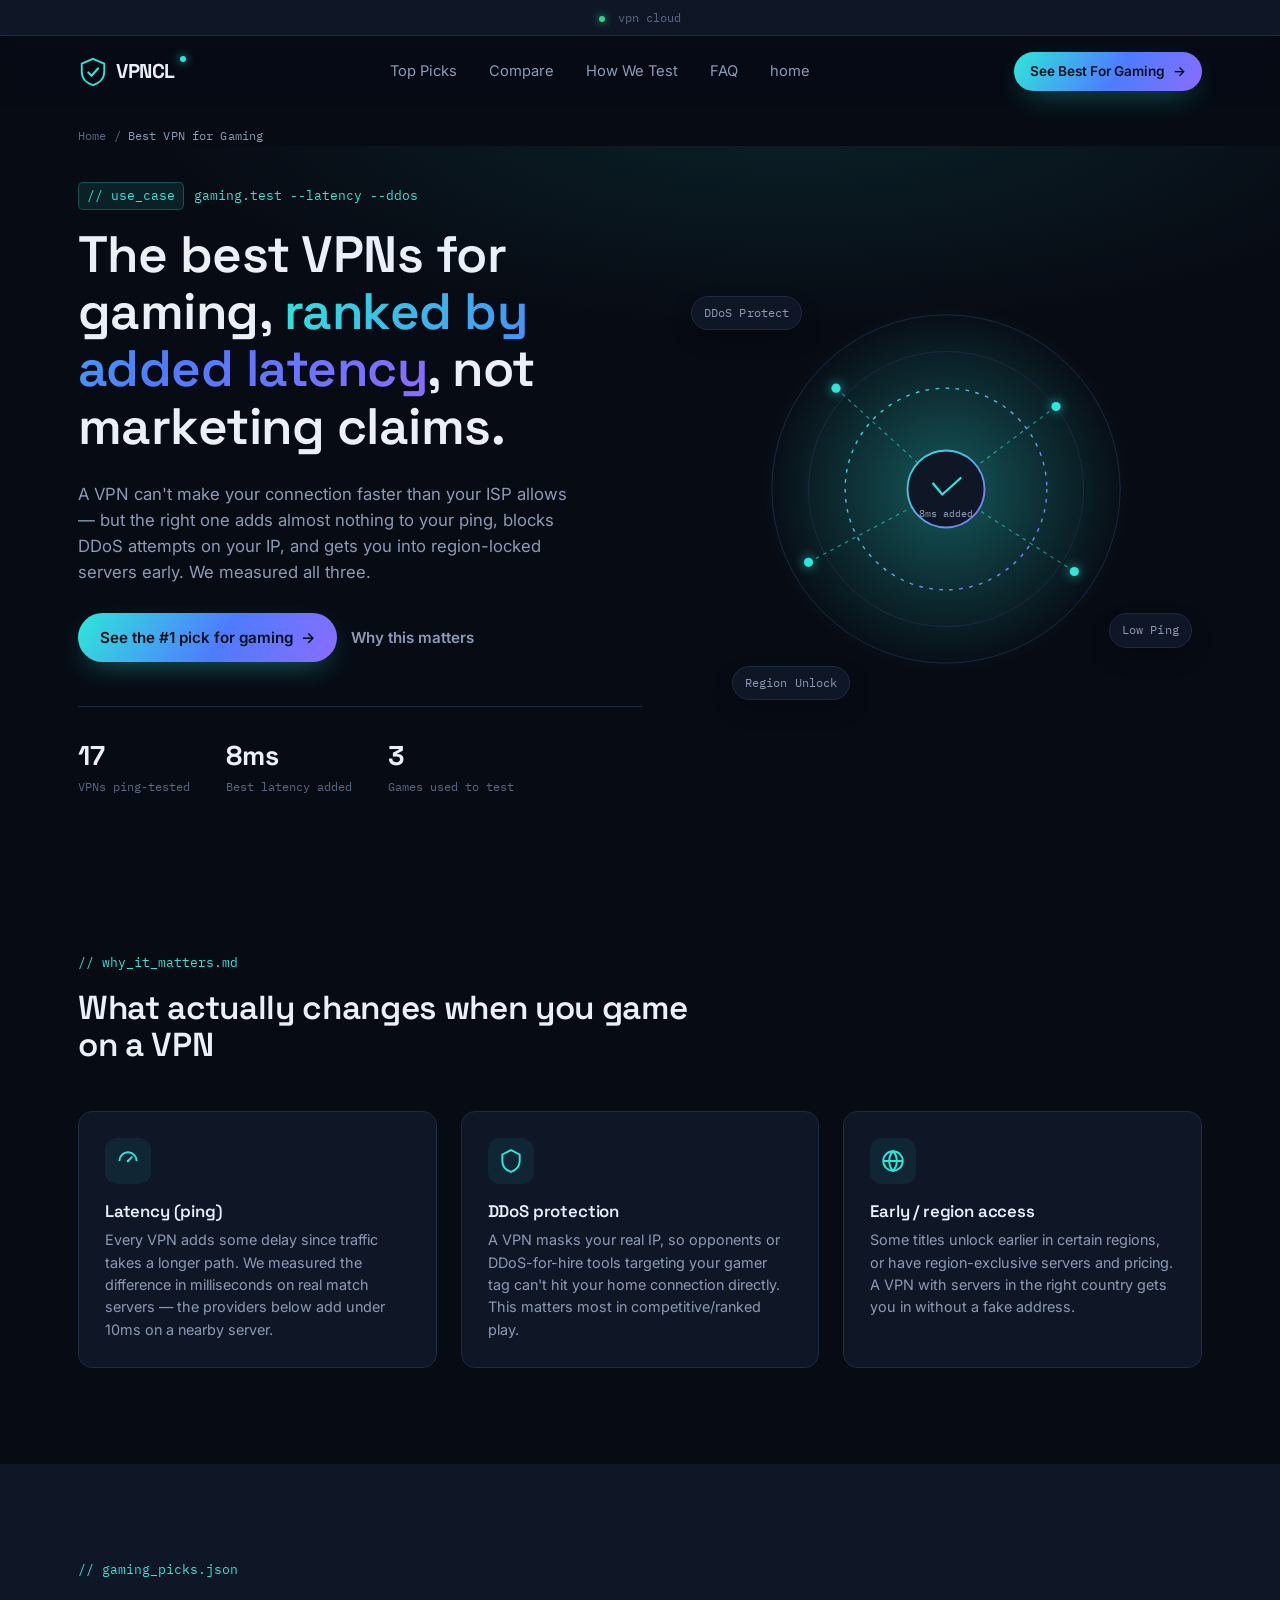
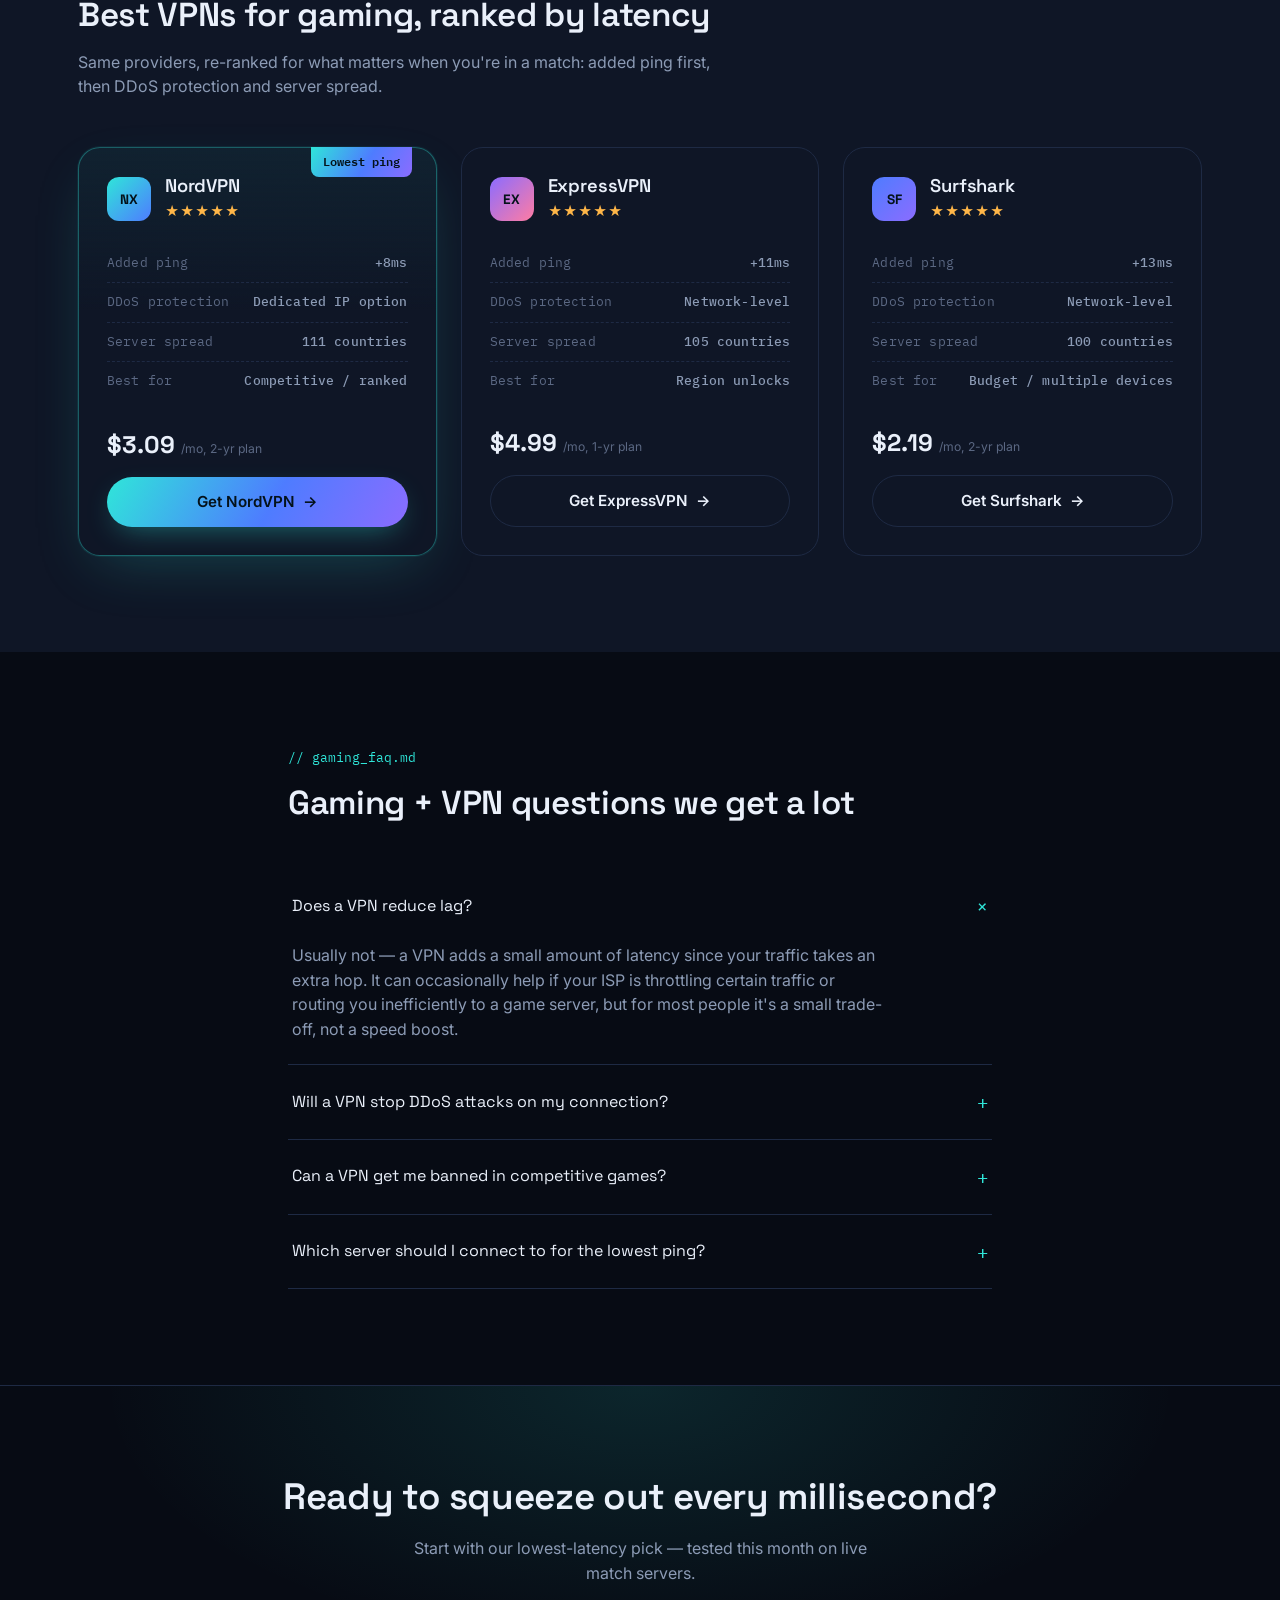
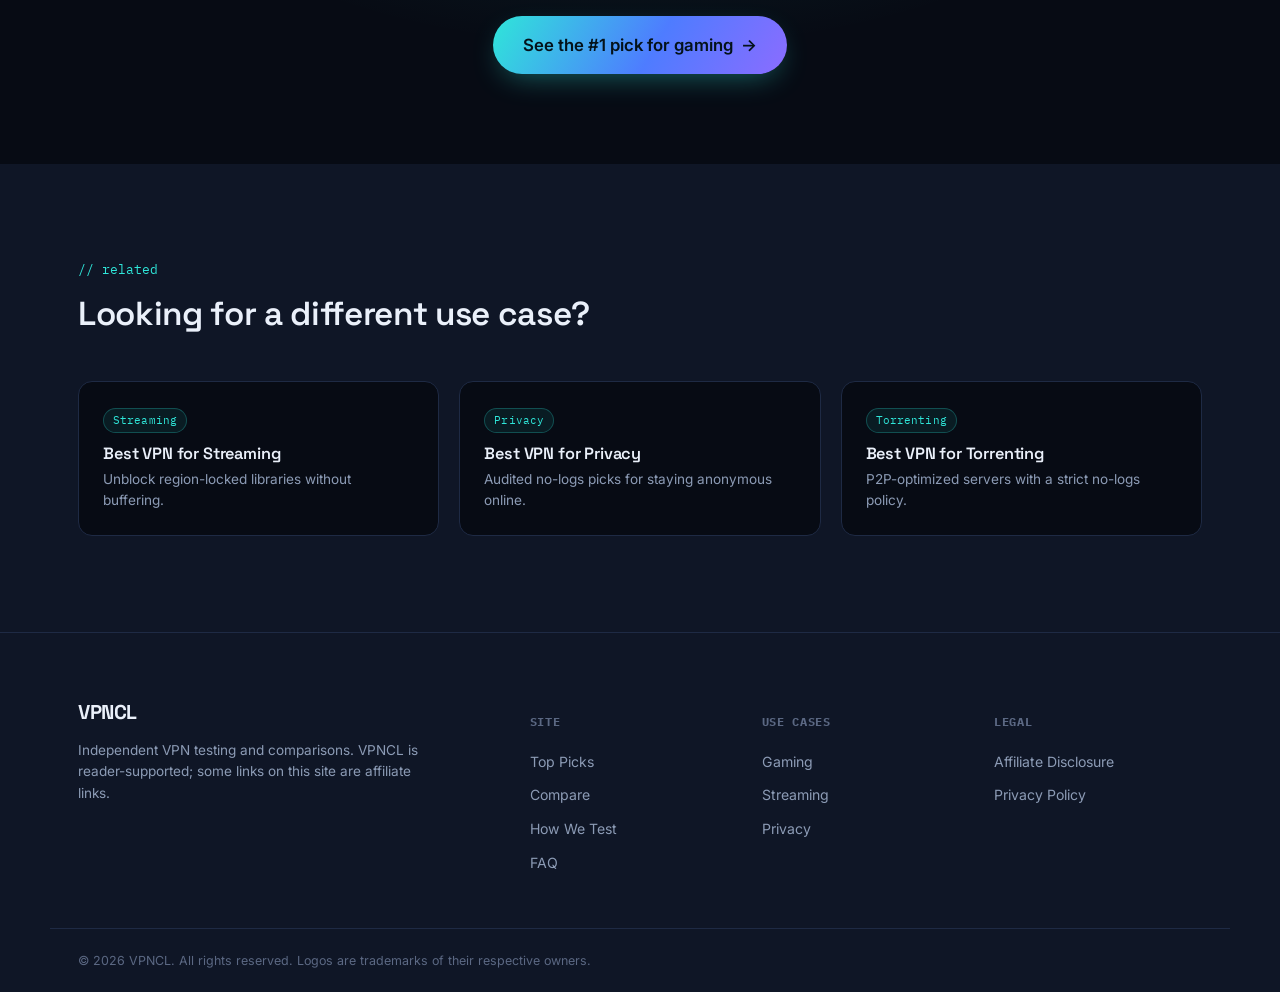
==== commit 2f432840: "Update best-vpn-for-gaming.html" ====
--- a/best-vpn-for-gaming.html
+++ b/best-vpn-for-gaming.html
@@ -13,7 +13,7 @@
 <body>
 
 <div class="topbar">
-  <p><span class="dot" aria-hidden="true"></span> Independently tested · Updated August 2026 ·</p>
+  <p><span class="dot" aria-hidden="true"></span> vpn cloud </p>
 </div>
 
 <header class="site-header" id="siteHeader">
